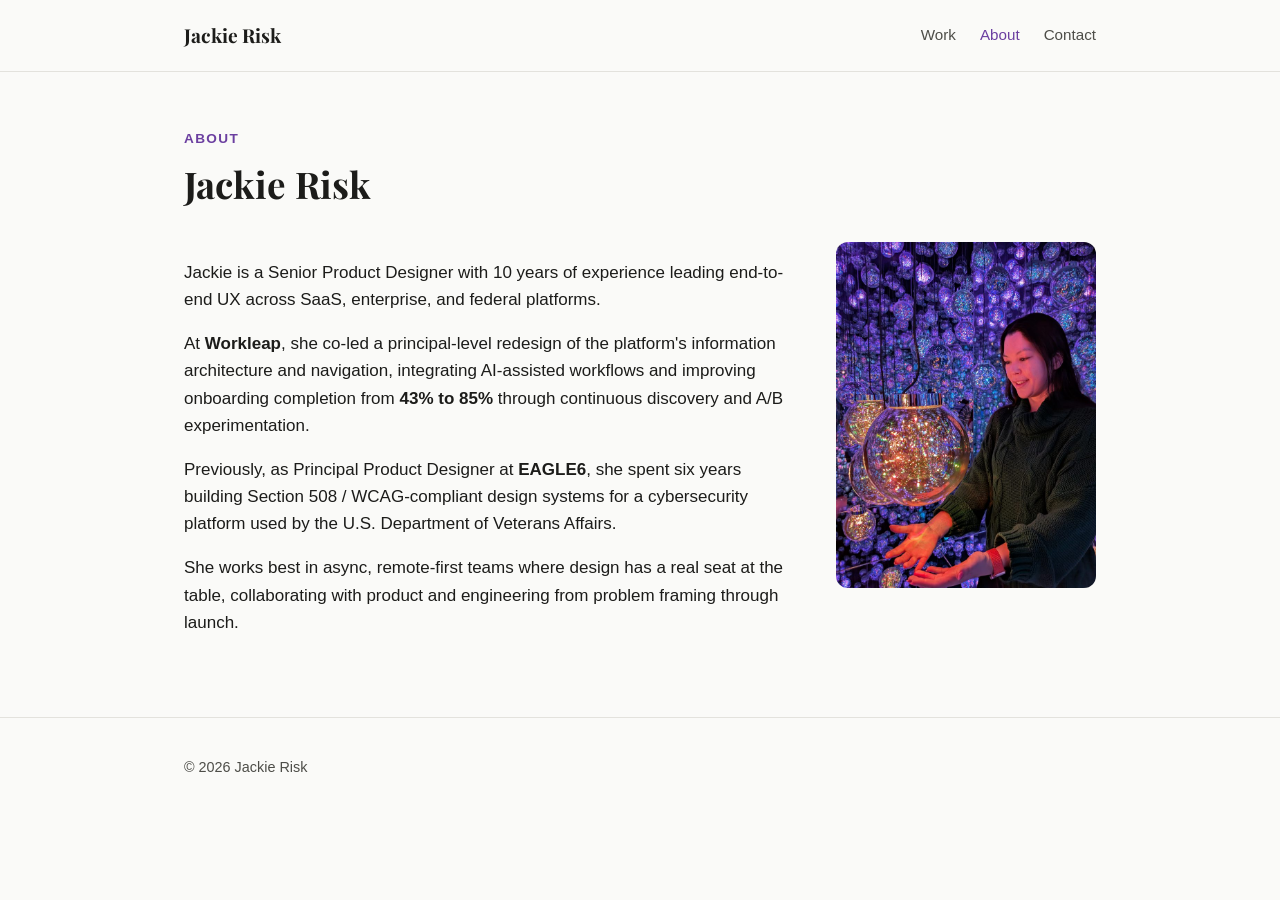
==== about.html @ 2813665f "Restructure case studies onto a shared spine and rewrite EAGLE6 All three case studies now use the s" ====
<!DOCTYPE html>
<html lang="en">
<head>
  <meta charset="UTF-8">
  <meta name="viewport" content="width=device-width, initial-scale=1.0">
  <title>Jackie Risk | About</title>
  <meta name="description" content="Jackie Risk is a Senior Product Designer with 10 years of experience leading end-to-end UX across SaaS, enterprise, and federal platforms.">
  <link rel="stylesheet" href="assets/css/style.css">
</head>
<body>

  <header class="site-header">
    <div class="wrap">
      <a href="index.html" class="logo">Jackie Risk</a>
      <button class="nav-toggle" aria-expanded="false" aria-controls="primary-nav" aria-label="Toggle navigation menu">
        <span></span><span></span><span></span>
      </button>
      <nav aria-label="Primary" id="primary-nav" class="site-nav">
        <a href="work.html">Work</a>
        <a href="about.html" aria-current="page">About</a>
        <a href="contact.html">Contact</a>
      </nav>
    </div>
  </header>

  <main>

    <div class="page-header wrap">
      <span class="eyebrow">About</span>
      <h1>Jackie Risk</h1>
    </div>

    <section class="about wrap">
      <div class="about-text">
        <p>
          Jackie is a Senior Product Designer with 10 years of experience leading end-to-end UX
          across SaaS, enterprise, and federal platforms.
        </p>
        <p>
          At <strong>Workleap</strong>, she co-led a principal-level redesign of the platform's
          information architecture and navigation, integrating AI-assisted workflows and improving
          onboarding completion from <strong>43% to 85%</strong> through continuous discovery and
          A/B experimentation.
        </p>
        <p>
          Previously, as Principal Product Designer at <strong>EAGLE6</strong>, she spent six years building
          Section 508 / WCAG-compliant design systems for a cybersecurity platform used by the
          U.S. Department of Veterans Affairs.
        </p>
        <p>
          She works best in async, remote-first teams where design has a real seat at the table,
          collaborating with product and engineering from problem framing through launch.
        </p>
      </div>
      <div class="about-photo">
        <img src="assets/images/profile2-web.jpg" alt="Jackie Risk at a lantern art installation">
      </div>
    </section>

  </main>

  <footer class="site-footer">
    <div class="wrap">
      <p>&copy; 2026 Jackie Risk</p>
    </div>
  </footer>

  <script src="assets/js/main.js"></script>
</body>
</html>
---- assets/css/style.css ----
/* ---------- Fonts ----------
   Playfair Display: bold serif for headlines only.
   Body text stays system sans-serif for readability. */
@import url('https://fonts.googleapis.com/css2?family=Playfair+Display:wght@700;900&display=swap');

/* ---------- Base / reset ---------- */
* {
  box-sizing: border-box;
}

:root {
  --color-bg: #fafaf8;
  --color-text: #1c1c1a;
  /* AAA-safe muted grey: 8.5:1 against --color-bg */
  --color-muted: #4d4d48;
  /* AAA-safe purple (derived from the requested #8963c6, darkened to clear 7:1
     for text and for white text on filled buttons). */
  --color-accent: #6b3fa0;
  /* Original brand purple, kept for decorative-only use (never carries text). */
  --color-accent-light: #8963c6;
  --color-accent-wash: #f3effa;
  --color-border: #e3e2dd;
  --font-body: -apple-system, BlinkMacSystemFont, "Segoe UI", Roboto, Helvetica, Arial, sans-serif;
  --font-display: "Playfair Display", Georgia, "Times New Roman", serif;
  --max-width: 960px;
}

html {
  scroll-behavior: smooth;
}

body {
  margin: 0;
  font-family: var(--font-body);
  color: var(--color-text);
  background: var(--color-bg);
  line-height: 1.6;
  font-size: 17px;
}

.wrap {
  max-width: var(--max-width);
  margin: 0 auto;
  padding: 0 24px;
}

h1, h2, h3 {
  font-family: var(--font-display);
  line-height: 1.15;
  font-weight: 700;
}

a {
  color: inherit;
}

a:focus-visible,
button:focus-visible,
input:focus-visible,
textarea:focus-visible {
  outline: 3px solid var(--color-accent);
  outline-offset: 2px;
}

/* ---------- Buttons ---------- */
.btn {
  display: inline-block;
  text-decoration: none;
  font-weight: 600;
  font-size: 1rem;
  padding: 12px 28px;
  border-radius: 6px;
  border: 2px solid transparent;
  cursor: pointer;
  font-family: var(--font-body);
}

.btn-primary {
  background: var(--color-accent);
  color: #fff;
  border-color: var(--color-accent);
}

.btn-primary:hover {
  background: #5a3486;
}

.btn-secondary {
  background: transparent;
  color: var(--color-text);
  border-color: var(--color-text);
}

.btn-secondary:hover {
  background: var(--color-text);
  color: #fff;
}

/* ---------- Header ---------- */
.site-header {
  position: relative;
  z-index: 50;
  border-bottom: 1px solid var(--color-border);
  padding: 20px 0;
  background: var(--color-bg);
}

.site-header .wrap {
  display: flex;
  align-items: center;
  justify-content: space-between;
  position: relative;
}

.logo {
  font-family: var(--font-display);
  font-weight: 700;
  font-size: 1.2rem;
  text-decoration: none;
  white-space: nowrap;
}

.site-nav {
  display: flex;
  align-items: center;
}

.site-nav a {
  margin-left: 24px;
  text-decoration: none;
  color: var(--color-muted);
  font-size: 0.95rem;
}

.site-nav a:first-child {
  margin-left: 0;
}

.site-nav a:hover,
.site-nav a[aria-current="page"] {
  color: var(--color-accent);
}

.nav-toggle {
  display: none;
  flex-direction: column;
  justify-content: center;
  gap: 5px;
  background: none;
  border: none;
  cursor: pointer;
  padding: 8px;
  margin: -8px;
}

.nav-toggle span {
  display: block;
  width: 22px;
  height: 2px;
  background: var(--color-text);
}

/* ---------- Hero ---------- */
.hero {
  padding: 64px 24px 56px;
  display: flex;
  align-items: center;
  gap: 40px;
}

.hero-text {
  flex: 1 1 380px;
}

.eyebrow {
  display: block;
  text-transform: uppercase;
  letter-spacing: 0.1em;
  font-size: 0.85rem;
  font-weight: 700;
  color: var(--color-accent);
  margin-bottom: 14px;
}

.hero h1 {
  font-size: 2.8rem;
  margin: 0 0 16px;
}

.hero-summary {
  color: var(--color-muted);
  font-size: 1.1rem;
  margin: 0 0 32px;
}

.hero-actions {
  display: flex;
  gap: 14px;
  flex-wrap: wrap;
}

.hero-photo {
  flex: 0 0 auto;
  position: relative;
  width: 260px;
  height: 260px;
  margin-right: 32px;
}

.hero-photo::before {
  content: "";
  position: absolute;
  inset: 0;
  background: var(--color-accent-light);
  border-radius: 40px;
  transform: translate(18px, 18px);
  z-index: 0;
}

.hero-photo img {
  position: relative;
  z-index: 1;
  width: 100%;
  height: 100%;
  object-fit: cover;
  border-radius: 32px;
  display: block;
}

.tagline {
  font-size: 1.15rem;
  color: var(--color-accent);
  margin: 0 0 16px;
  font-weight: 600;
}

/* ---------- Page header (non-home pages) ---------- */
.page-header {
  padding: 56px 24px 8px;
}

.page-header h1 {
  font-size: 2.3rem;
  margin: 0 0 12px;
}

.page-header .hero-summary {
  margin-bottom: 8px;
}

/* ---------- Work ---------- */
.work {
  padding: 32px 24px 64px;
}

.work h2,
.contact h2 {
  font-family: var(--font-body);
  font-size: 0.85rem;
  font-weight: 700;
  text-transform: uppercase;
  letter-spacing: 0.08em;
  color: var(--color-muted);
  margin-bottom: 24px;
}

.case-card {
  display: flex;
  align-items: stretch;
  text-decoration: none;
  color: inherit;
  border: 1px solid var(--color-border);
  border-radius: 8px;
  overflow: hidden;
  margin-bottom: 20px;
  transition: border-color 0.15s ease, transform 0.15s ease;
}

.case-card:hover {
  border-color: var(--color-accent);
  transform: translateY(-2px);
}

.case-card-thumb {
  flex: 0 0 240px;
  background: var(--color-border);
}

.case-card-thumb img {
  width: 100%;
  height: 100%;
  object-fit: cover;
  display: block;
}

.case-card-text {
  padding: 28px;
  flex: 1;
}

.case-card h3 {
  margin: 0 0 8px;
  font-size: 1.4rem;
}

.case-card p {
  color: var(--color-muted);
  margin: 0 0 16px;
}

.case-card-link {
  font-weight: 600;
  color: var(--color-accent);
  font-size: 0.95rem;
}

.more-work {
  margin-top: 12px;
  color: var(--color-muted);
}

.more-work a {
  color: var(--color-accent);
  font-weight: 600;
  text-decoration: underline;
}

/* ---------- About ---------- */
.about {
  padding: 16px 24px 64px;
  display: flex;
  gap: 40px;
  flex-wrap: wrap;
  align-items: flex-start;
}

.about-text {
  flex: 1 1 420px;
}

.about-photo {
  flex: 0 0 260px;
  max-width: 100%;
}

.about-photo img {
  width: 100%;
  height: auto;
  border-radius: 12px;
  display: block;
}

/* ---------- Contact ---------- */
.contact {
  padding: 16px 24px 80px;
}

.contact-form {
  display: flex;
  flex-direction: column;
  max-width: 480px;
  margin-top: 24px;
}

.contact-form label {
  font-size: 0.9rem;
  font-weight: 600;
  margin-top: 16px;
  margin-bottom: 6px;
}

.contact-form input,
.contact-form textarea {
  font-family: inherit;
  font-size: 1rem;
  padding: 10px 12px;
  border: 1px solid var(--color-border);
  border-radius: 6px;
  background: #fff;
  color: var(--color-text);
}

.contact-form button {
  margin-top: 20px;
  align-self: flex-start;
}

.hero-summary a {
  color: var(--color-accent);
  font-weight: 600;
  text-decoration: underline;
}

/* ---------- Footer ---------- */
.site-footer {
  border-top: 1px solid var(--color-border);
  padding: 24px 0;
  color: var(--color-muted);
  font-size: 0.9rem;
}

/* ---------- Case study pages ---------- */
.case-header {
  padding: 56px 24px 32px;
  border-bottom: 1px solid var(--color-border);
}

.case-header .eyebrow {
  margin-bottom: 10px;
}

.case-header h1 {
  font-size: 2.3rem;
  margin: 0 0 12px;
}

.case-header .tagline {
  font-family: var(--font-body);
}

.case-meta {
  display: grid;
  grid-template-columns: repeat(2, minmax(200px, 1fr));
  gap: 20px 40px;
  color: var(--color-muted);
  font-size: 0.9rem;
  margin-top: 24px;
  padding-top: 24px;
  border-top: 1px solid var(--color-border);
}

.case-meta strong {
  display: block;
  color: var(--color-text);
  font-size: 0.8rem;
  text-transform: uppercase;
  letter-spacing: 0.05em;
  margin-bottom: 4px;
}

.case-cover-link {
  display: block;
  margin-top: 32px;
  cursor: zoom-in;
}

.case-cover {
  width: 100%;
  height: auto;
  border-radius: 8px;
  border: 1px solid var(--color-border);
  display: block;
}

.case-body {
  padding: 48px 24px 80px;
}

.case-body h2 {
  font-size: 1.6rem;
  margin-top: 56px;
  margin-bottom: 16px;
}

.case-body h2:first-child {
  margin-top: 0;
}

.case-body h3 {
  font-family: var(--font-body);
  font-size: 1.05rem;
  font-weight: 700;
  margin-top: 28px;
  margin-bottom: 10px;
}

.case-body ul {
  padding-left: 1.2em;
}

.case-body li {
  margin-bottom: 6px;
}

.img-link {
  display: block;
  margin: 24px 0;
  cursor: zoom-in;
}

/* When a caption immediately follows, tighten the gap instead of the full
   paragraph spacing so the caption reads as attached to its image. */
.img-link:has(+ .image-caption) {
  margin-bottom: 8px;
}

.case-body img,
.img-pair img {
  max-width: 100%;
  height: auto;
  border-radius: 8px;
  border: 1px solid var(--color-border);
  display: block;
  margin: 0;
}

.img-pair {
  display: flex;
  align-items: flex-end;
  gap: 20px;
  flex-wrap: wrap;
}

.img-pair figure {
  flex: 1 1 260px;
  margin: 0;
}

.img-pair .img-link {
  margin: 0;
}

.img-pair img {
  width: 100%;
}

.img-pair figcaption {
  margin-top: 8px;
}

.img-pair figure:last-child figcaption {
  text-align: right;
}

.image-caption {
  margin: 0 0 24px;
}

figcaption,
.image-caption {
  color: var(--color-muted);
  font-size: 0.85rem;
  font-style: italic;
}

/* ---------- GIF player: static poster + click-to-play ---------- */
.gif-player {
  position: relative;
  display: block;
  width: 100%;
  margin: 24px 0;
  padding: 0;
  border: 1px solid var(--color-border);
  border-radius: 8px;
  overflow: hidden;
  background: none;
  cursor: pointer;
}

.gif-player img {
  display: block;
  width: 100%;
  height: auto;
  margin: 0;
  border: none;
  border-radius: 0;
}

.gif-player .play-btn {
  position: absolute;
  top: 50%;
  left: 50%;
  transform: translate(-50%, -50%);
  width: 60px;
  height: 60px;
  border-radius: 50%;
  border: none;
  background: rgba(28, 28, 26, 0.72);
  color: #fff;
  display: flex;
  align-items: center;
  justify-content: center;
  pointer-events: none;
  transition: background 0.15s ease;
}

.gif-player .play-btn svg {
  width: 22px;
  height: 22px;
  margin-left: 3px;
}

.gif-player:hover .play-btn {
  background: var(--color-accent);
}

.gif-player.playing .play-btn {
  display: none;
}

blockquote {
  margin: 28px 0;
  padding: 4px 0 4px 20px;
  border-left: 3px solid var(--color-accent);
  color: var(--color-text);
  font-size: 1.05rem;
}

.stat-row {
  display: flex;
  gap: 32px;
  flex-wrap: wrap;
  margin: 32px 0;
  padding: 24px;
  background: var(--color-accent-wash);
  border-radius: 8px;
}

.stat {
  min-width: 140px;
}

.stat .stat-num {
  font-family: var(--font-display);
  font-size: 1.9rem;
  font-weight: 700;
  color: var(--color-accent);
  display: block;
}

.stat .stat-label {
  color: var(--color-muted);
  font-size: 0.9rem;
}

/* ---------- Responsive ---------- */

/* Tablet and mobile both stack the hero photo above the text; only true
   desktop widths show the side-by-side layout. */
@media (max-width: 860px) {
  .hero {
    flex-direction: column-reverse;
    text-align: center;
    gap: 32px;
  }
  .hero-photo {
    margin-right: 0;
  }
  .hero-actions {
    justify-content: center;
  }
}

@media (max-width: 768px) {
  .hero h1 {
    font-size: 2.3rem;
  }
  .case-header h1,
  .page-header h1 {
    font-size: 1.9rem;
  }
}

@media (max-width: 600px) {
  body {
    font-size: 16px;
  }

  /* Hamburger nav: logo always stays put; links collapse into a dropdown. */
  .nav-toggle {
    display: flex;
  }
  .site-nav {
    display: none;
    position: absolute;
    top: 100%;
    left: 0;
    right: 0;
    background: var(--color-bg);
    border-bottom: 1px solid var(--color-border);
    flex-direction: column;
    align-items: flex-start;
    padding: 8px 24px 20px;
    gap: 4px;
    box-shadow: 0 8px 16px rgba(0, 0, 0, 0.06);
  }
  .site-nav.open {
    display: flex;
  }
  .site-nav a {
    margin-left: 0;
    padding: 10px 0;
    width: 100%;
  }

  .hero {
    padding: 40px 20px 32px;
  }
  .hero h1 {
    font-size: 1.9rem;
  }
  .hero-photo {
    width: 200px;
    height: 200px;
  }
  .btn {
    width: 100%;
    text-align: center;
  }
  .hero-actions .btn {
    width: auto;
    flex: 1 1 140px;
  }
  .case-header,
  .page-header {
    padding: 40px 20px 24px;
  }
  .case-header h1 {
    font-size: 1.6rem;
  }
  .case-meta {
    grid-template-columns: 1fr;
    gap: 16px;
  }
  .case-body {
    padding: 32px 20px 56px;
  }
  .stat-row {
    gap: 20px;
    padding: 18px;
  }
  .case-card {
    flex-direction: column;
  }
  .case-card-thumb {
    flex: 0 0 160px;
    width: 100%;
  }
  .about {
    gap: 24px;
  }
  .about-photo {
    flex-basis: 100%;
    max-width: 320px;
  }
}
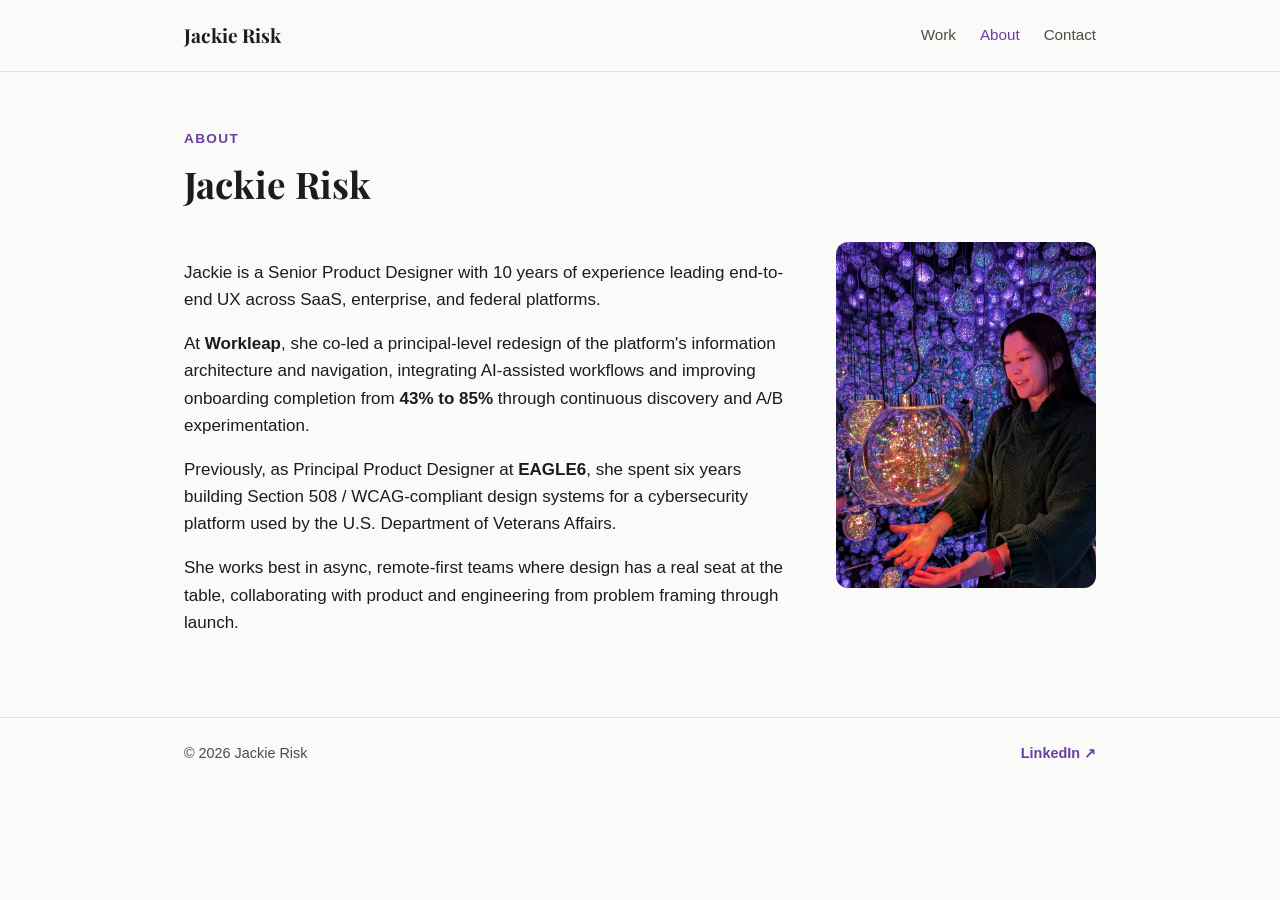
==== commit dd301deb: "Fix site metadata, link previews, and structured data; restore LinkedIn - Replace the non-existent j" ====
--- a/about.html
+++ b/about.html
@@ -4,8 +4,30 @@
   <meta charset="UTF-8">
   <meta name="viewport" content="width=device-width, initial-scale=1.0">
   <title>Jackie Risk | About</title>
-  <meta name="description" content="Jackie Risk is a Senior Product Designer with 10 years of experience leading end-to-end UX across SaaS, enterprise, and federal platforms.">
+  <meta name="description" content="About Jackie Risk: Senior Product Designer at Workleap and former Principal Product Designer at EAGLE6, focused on SaaS, enterprise, and federal UX.">
+  <meta name="author" content="Jackie Risk">
+  <link rel="canonical" href="https://jackierisk.github.io/portfolio/about.html">
+
+  <meta property="og:site_name" content="Jackie Risk">
+  <meta property="og:type" content="profile">
+  <meta property="og:title" content="Jackie Risk | About">
+  <meta property="og:description" content="About Jackie Risk: Senior Product Designer at Workleap and former Principal Product Designer at EAGLE6, focused on SaaS, enterprise, and federal UX.">
+  <meta property="og:url" content="https://jackierisk.github.io/portfolio/about.html">
+  <meta property="og:image" content="https://jackierisk.github.io/portfolio/assets/images/og-home.png">
+  <meta property="og:image:alt" content="Jackie Risk, Senior Product Designer, enterprise, SaaS and federal UX">
+  <meta name="twitter:card" content="summary_large_image">
+
   <link rel="stylesheet" href="assets/css/style.css">
+
+  <script type="application/ld+json">
+  {
+    "@context": "https://schema.org",
+    "@type": "ProfilePage",
+    "url": "https://jackierisk.github.io/portfolio/about.html",
+    "name": "About Jackie Risk",
+    "mainEntity": { "@id": "https://jackierisk.github.io/portfolio/#person" }
+  }
+  </script>
 </head>
 <body>
 
@@ -16,7 +38,7 @@
         <span></span><span></span><span></span>
       </button>
       <nav aria-label="Primary" id="primary-nav" class="site-nav">
-        <a href="work.html">Work</a>
+        <a href="index.html#work">Work</a>
         <a href="about.html" aria-current="page">About</a>
         <a href="contact.html">Contact</a>
       </nav>
@@ -60,8 +82,9 @@
   </main>
 
   <footer class="site-footer">
-    <div class="wrap">
+    <div class="wrap footer-inner">
       <p>&copy; 2026 Jackie Risk</p>
+      <a href="https://www.linkedin.com/in/jacqueline-risk/" target="_blank" rel="noopener">LinkedIn ↗</a>
     </div>
   </footer>
 
--- a/assets/css/style.css
+++ b/assets/css/style.css
@@ -85,17 +85,6 @@
   background: #5a3486;
 }
 
-.btn-secondary {
-  background: transparent;
-  color: var(--color-text);
-  border-color: var(--color-text);
-}
-
-.btn-secondary:hover {
-  background: var(--color-text);
-  color: #fff;
-}
-
 /* ---------- Header ---------- */
 .site-header {
   position: relative;
@@ -137,7 +126,7 @@
 }
 
 .site-nav a:hover,
-.site-nav a[aria-current="page"] {
+.site-nav a[aria-current] {
   color: var(--color-accent);
 }
 
@@ -193,10 +182,8 @@
   margin: 0 0 32px;
 }
 
-.hero-actions {
-  display: flex;
-  gap: 14px;
-  flex-wrap: wrap;
+.hero .hero-summary {
+  margin-bottom: 0;
 }
 
 .hero-photo {
@@ -249,8 +236,12 @@
 }
 
 /* ---------- Work ---------- */
+.work-section {
+  border-top: 1px solid var(--color-border);
+}
+
 .work {
-  padding: 32px 24px 64px;
+  padding: 40px 24px 64px;
 }
 
 .work h2,
@@ -266,7 +257,9 @@
 
 .case-card {
   display: flex;
-  align-items: stretch;
+  align-items: center;
+  gap: 24px;
+  padding: 16px;
   text-decoration: none;
   color: inherit;
   border: 1px solid var(--color-border);
@@ -281,8 +274,12 @@
   transform: translateY(-2px);
 }
 
+/* Thumbnails are locked to 4:3 so every card matches. Export them at 1200x900. */
 .case-card-thumb {
-  flex: 0 0 240px;
+  flex: 0 0 260px;
+  aspect-ratio: 4 / 3;
+  border-radius: 6px;
+  overflow: hidden;
   background: var(--color-border);
 }
 
@@ -290,11 +287,12 @@
   width: 100%;
   height: 100%;
   object-fit: cover;
+  object-position: left center;
   display: block;
 }
 
 .case-card-text {
-  padding: 28px;
+  padding: 8px 12px 8px 0;
   flex: 1;
 }
 
@@ -399,6 +397,27 @@
   font-size: 0.9rem;
 }
 
+.footer-inner {
+  display: flex;
+  justify-content: space-between;
+  align-items: center;
+  gap: 16px;
+}
+
+.site-footer p {
+  margin: 0;
+}
+
+.site-footer a {
+  color: var(--color-accent);
+  font-weight: 600;
+  text-decoration: none;
+}
+
+.site-footer a:hover {
+  text-decoration: underline;
+}
+
 /* ---------- Case study pages ---------- */
 .case-header {
   padding: 56px 24px 32px;
@@ -474,8 +493,30 @@
   margin-bottom: 10px;
 }
 
+.case-body h3.phase {
+  font-family: var(--font-display);
+  font-size: 1.35rem;
+  margin-top: 48px;
+  margin-bottom: 12px;
+}
+
+.case-body h4 {
+  font-family: var(--font-body);
+  font-size: 1.02rem;
+  font-weight: 700;
+  margin-top: 28px;
+  margin-bottom: 10px;
+}
+
 .case-body ul {
   padding-left: 1.2em;
+}
+
+.case-body p a,
+.case-body li a {
+  color: var(--color-accent);
+  font-weight: 600;
+  text-decoration: underline;
 }
 
 .case-body li {
@@ -645,9 +686,6 @@
   }
   .hero-photo {
     margin-right: 0;
-  }
-  .hero-actions {
-    justify-content: center;
   }
 }
 
@@ -707,10 +745,6 @@
     width: 100%;
     text-align: center;
   }
-  .hero-actions .btn {
-    width: auto;
-    flex: 1 1 140px;
-  }
   .case-header,
   .page-header {
     padding: 40px 20px 24px;
@@ -731,10 +765,16 @@
   }
   .case-card {
     flex-direction: column;
+    align-items: stretch;
+    gap: 16px;
+    padding: 12px;
   }
   .case-card-thumb {
-    flex: 0 0 160px;
+    flex: none;
     width: 100%;
+  }
+  .case-card-text {
+    padding: 0 8px 8px;
   }
   .about {
     gap: 24px;
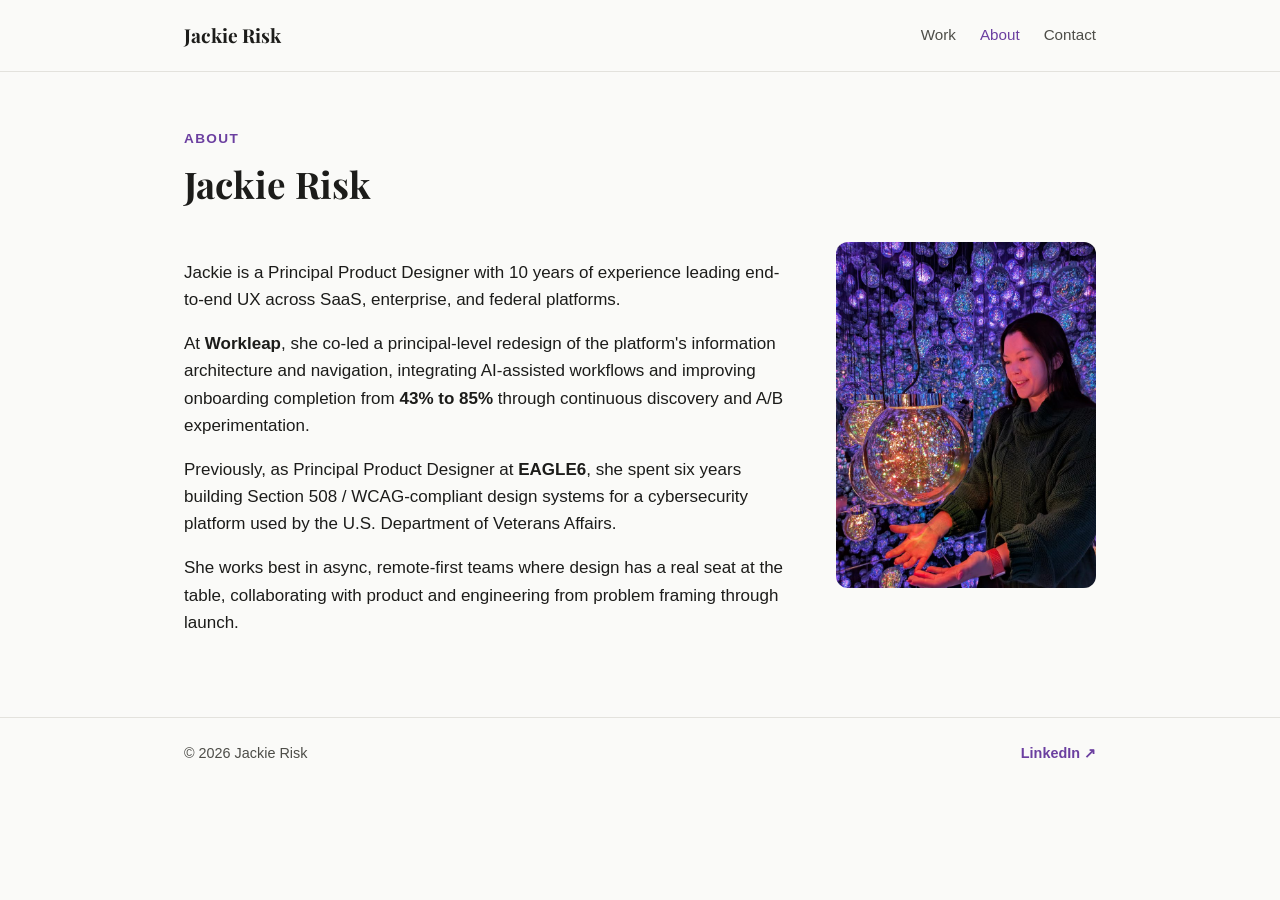
==== commit 1929ff5b: "Update title to Principal Product Designer everywhere; restore Behance link - Change the title acros" ====
--- a/about.html
+++ b/about.html
@@ -4,17 +4,17 @@
   <meta charset="UTF-8">
   <meta name="viewport" content="width=device-width, initial-scale=1.0">
   <title>Jackie Risk | About</title>
-  <meta name="description" content="About Jackie Risk: Senior Product Designer at Workleap and former Principal Product Designer at EAGLE6, focused on SaaS, enterprise, and federal UX.">
+  <meta name="description" content="About Jackie Risk: Principal Product Designer at Workleap, previously Principal Product Designer at EAGLE6, focused on SaaS, enterprise, and federal UX.">
   <meta name="author" content="Jackie Risk">
   <link rel="canonical" href="https://jackierisk.github.io/portfolio/about.html">
 
   <meta property="og:site_name" content="Jackie Risk">
   <meta property="og:type" content="profile">
   <meta property="og:title" content="Jackie Risk | About">
-  <meta property="og:description" content="About Jackie Risk: Senior Product Designer at Workleap and former Principal Product Designer at EAGLE6, focused on SaaS, enterprise, and federal UX.">
+  <meta property="og:description" content="About Jackie Risk: Principal Product Designer at Workleap, previously Principal Product Designer at EAGLE6, focused on SaaS, enterprise, and federal UX.">
   <meta property="og:url" content="https://jackierisk.github.io/portfolio/about.html">
   <meta property="og:image" content="https://jackierisk.github.io/portfolio/assets/images/og-home.png">
-  <meta property="og:image:alt" content="Jackie Risk, Senior Product Designer, enterprise, SaaS and federal UX">
+  <meta property="og:image:alt" content="Jackie Risk, Principal Product Designer, enterprise, SaaS and federal UX">
   <meta name="twitter:card" content="summary_large_image">
 
   <link rel="stylesheet" href="assets/css/style.css">
@@ -55,7 +55,7 @@
     <section class="about wrap">
       <div class="about-text">
         <p>
-          Jackie is a Senior Product Designer with 10 years of experience leading end-to-end UX
+          Jackie is a Principal Product Designer with 10 years of experience leading end-to-end UX
           across SaaS, enterprise, and federal platforms.
         </p>
         <p>
--- a/assets/css/style.css
+++ b/assets/css/style.css
@@ -186,6 +186,21 @@
   margin-bottom: 0;
 }
 
+.hero-links {
+  margin: 16px 0 0;
+}
+
+.hero-links a,
+.more-work a {
+  color: var(--color-accent);
+  font-weight: 600;
+  text-decoration: underline;
+}
+
+.more-work {
+  margin: 12px 0 0;
+}
+
 .hero-photo {
   flex: 0 0 auto;
   position: relative;
@@ -236,22 +251,17 @@
 }
 
 /* ---------- Work ---------- */
-.work-section {
-  border-top: 1px solid var(--color-border);
-}
-
 .work {
-  padding: 40px 24px 64px;
-}
-
-.work h2,
-.contact h2 {
+  padding: 16px 24px 64px;
+}
+
+.work h2 {
   font-family: var(--font-body);
   font-size: 0.85rem;
   font-weight: 700;
   text-transform: uppercase;
-  letter-spacing: 0.08em;
-  color: var(--color-muted);
+  letter-spacing: 0.1em;
+  color: var(--color-accent);
   margin-bottom: 24px;
 }
 
@@ -310,17 +320,6 @@
   font-weight: 600;
   color: var(--color-accent);
   font-size: 0.95rem;
-}
-
-.more-work {
-  margin-top: 12px;
-  color: var(--color-muted);
-}
-
-.more-work a {
-  color: var(--color-accent);
-  font-weight: 600;
-  text-decoration: underline;
 }
 
 /* ---------- About ---------- */
@@ -683,6 +682,9 @@
     flex-direction: column-reverse;
     text-align: center;
     gap: 32px;
+  }
+  .hero-text {
+    flex: 0 0 auto;
   }
   .hero-photo {
     margin-right: 0;
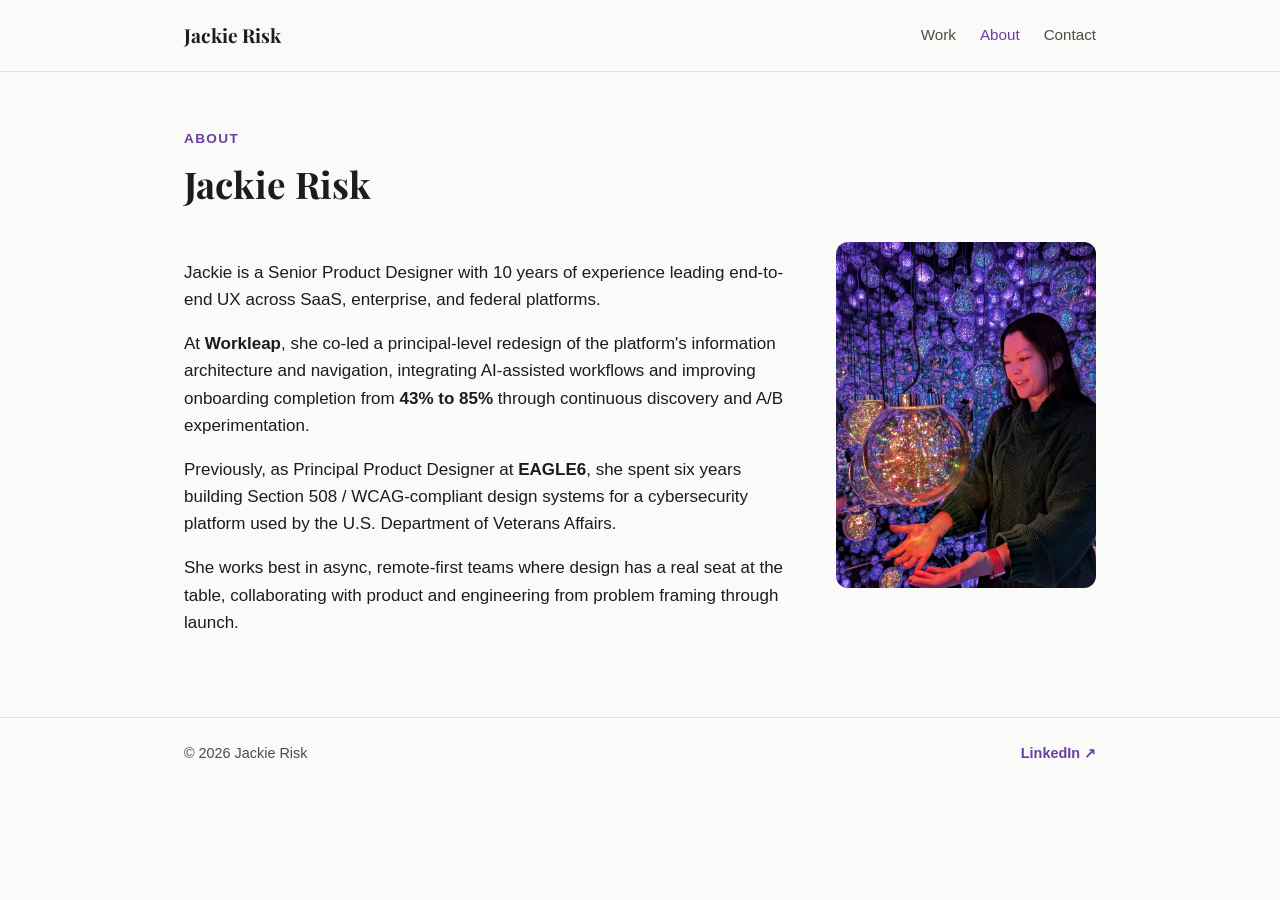
==== commit 57d90cfa: "Update current title to Senior Product Designer site-wide; keep Principal for EAGLE6 Co-Authored-By:" ====
--- a/about.html
+++ b/about.html
@@ -4,17 +4,17 @@
   <meta charset="UTF-8">
   <meta name="viewport" content="width=device-width, initial-scale=1.0">
   <title>Jackie Risk | About</title>
-  <meta name="description" content="About Jackie Risk: Principal Product Designer at Workleap, previously Principal Product Designer at EAGLE6, focused on SaaS, enterprise, and federal UX.">
+  <meta name="description" content="About Jackie Risk: Senior Product Designer at Workleap, previously Principal Product Designer at EAGLE6, focused on SaaS, enterprise, and federal UX.">
   <meta name="author" content="Jackie Risk">
   <link rel="canonical" href="https://jackierisk.github.io/portfolio/about.html">
 
   <meta property="og:site_name" content="Jackie Risk">
   <meta property="og:type" content="profile">
   <meta property="og:title" content="Jackie Risk | About">
-  <meta property="og:description" content="About Jackie Risk: Principal Product Designer at Workleap, previously Principal Product Designer at EAGLE6, focused on SaaS, enterprise, and federal UX.">
+  <meta property="og:description" content="About Jackie Risk: Senior Product Designer at Workleap, previously Principal Product Designer at EAGLE6, focused on SaaS, enterprise, and federal UX.">
   <meta property="og:url" content="https://jackierisk.github.io/portfolio/about.html">
   <meta property="og:image" content="https://jackierisk.github.io/portfolio/assets/images/og-home.png">
-  <meta property="og:image:alt" content="Jackie Risk, Principal Product Designer, enterprise, SaaS and federal UX">
+  <meta property="og:image:alt" content="Jackie Risk, Senior Product Designer, enterprise, SaaS and federal UX">
   <meta name="twitter:card" content="summary_large_image">
 
   <link rel="stylesheet" href="assets/css/style.css">
@@ -55,7 +55,7 @@
     <section class="about wrap">
       <div class="about-text">
         <p>
-          Jackie is a Principal Product Designer with 10 years of experience leading end-to-end UX
+          Jackie is a Senior Product Designer with 10 years of experience leading end-to-end UX
           across SaaS, enterprise, and federal platforms.
         </p>
         <p>
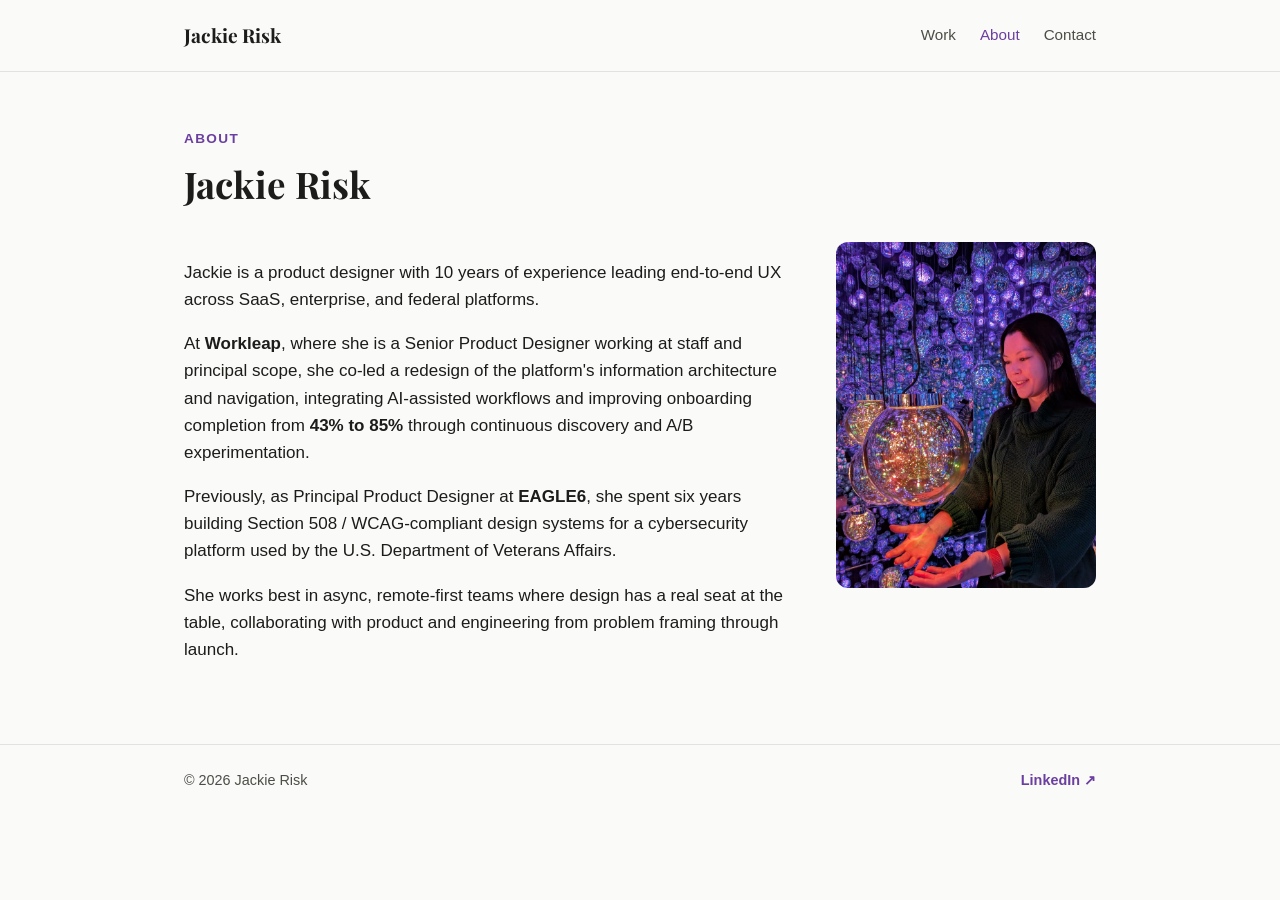
==== commit 0ea830e2: "Drop level from home eyebrow and previews; describe Workleap scope as staff/principal Co-Authored-By" ====
--- a/about.html
+++ b/about.html
@@ -4,17 +4,17 @@
   <meta charset="UTF-8">
   <meta name="viewport" content="width=device-width, initial-scale=1.0">
   <title>Jackie Risk | About</title>
-  <meta name="description" content="About Jackie Risk: Senior Product Designer at Workleap, previously Principal Product Designer at EAGLE6, focused on SaaS, enterprise, and federal UX.">
+  <meta name="description" content="About Jackie Risk: product designer at Workleap, previously Principal Product Designer at EAGLE6, focused on SaaS, enterprise, and federal UX.">
   <meta name="author" content="Jackie Risk">
   <link rel="canonical" href="https://jackierisk.github.io/portfolio/about.html">
 
   <meta property="og:site_name" content="Jackie Risk">
   <meta property="og:type" content="profile">
   <meta property="og:title" content="Jackie Risk | About">
-  <meta property="og:description" content="About Jackie Risk: Senior Product Designer at Workleap, previously Principal Product Designer at EAGLE6, focused on SaaS, enterprise, and federal UX.">
+  <meta property="og:description" content="About Jackie Risk: product designer at Workleap, previously Principal Product Designer at EAGLE6, focused on SaaS, enterprise, and federal UX.">
   <meta property="og:url" content="https://jackierisk.github.io/portfolio/about.html">
   <meta property="og:image" content="https://jackierisk.github.io/portfolio/assets/images/og-home.png">
-  <meta property="og:image:alt" content="Jackie Risk, Senior Product Designer, enterprise, SaaS and federal UX">
+  <meta property="og:image:alt" content="Jackie Risk, product designer, enterprise, SaaS and federal UX">
   <meta name="twitter:card" content="summary_large_image">
 
   <link rel="stylesheet" href="assets/css/style.css">
@@ -55,11 +55,12 @@
     <section class="about wrap">
       <div class="about-text">
         <p>
-          Jackie is a Senior Product Designer with 10 years of experience leading end-to-end UX
+          Jackie is a product designer with 10 years of experience leading end-to-end UX
           across SaaS, enterprise, and federal platforms.
         </p>
         <p>
-          At <strong>Workleap</strong>, she co-led a principal-level redesign of the platform's
+          At <strong>Workleap</strong>, where she is a Senior Product Designer working at staff and
+          principal scope, she co-led a redesign of the platform's
           information architecture and navigation, integrating AI-assisted workflows and improving
           onboarding completion from <strong>43% to 85%</strong> through continuous discovery and
           A/B experimentation.
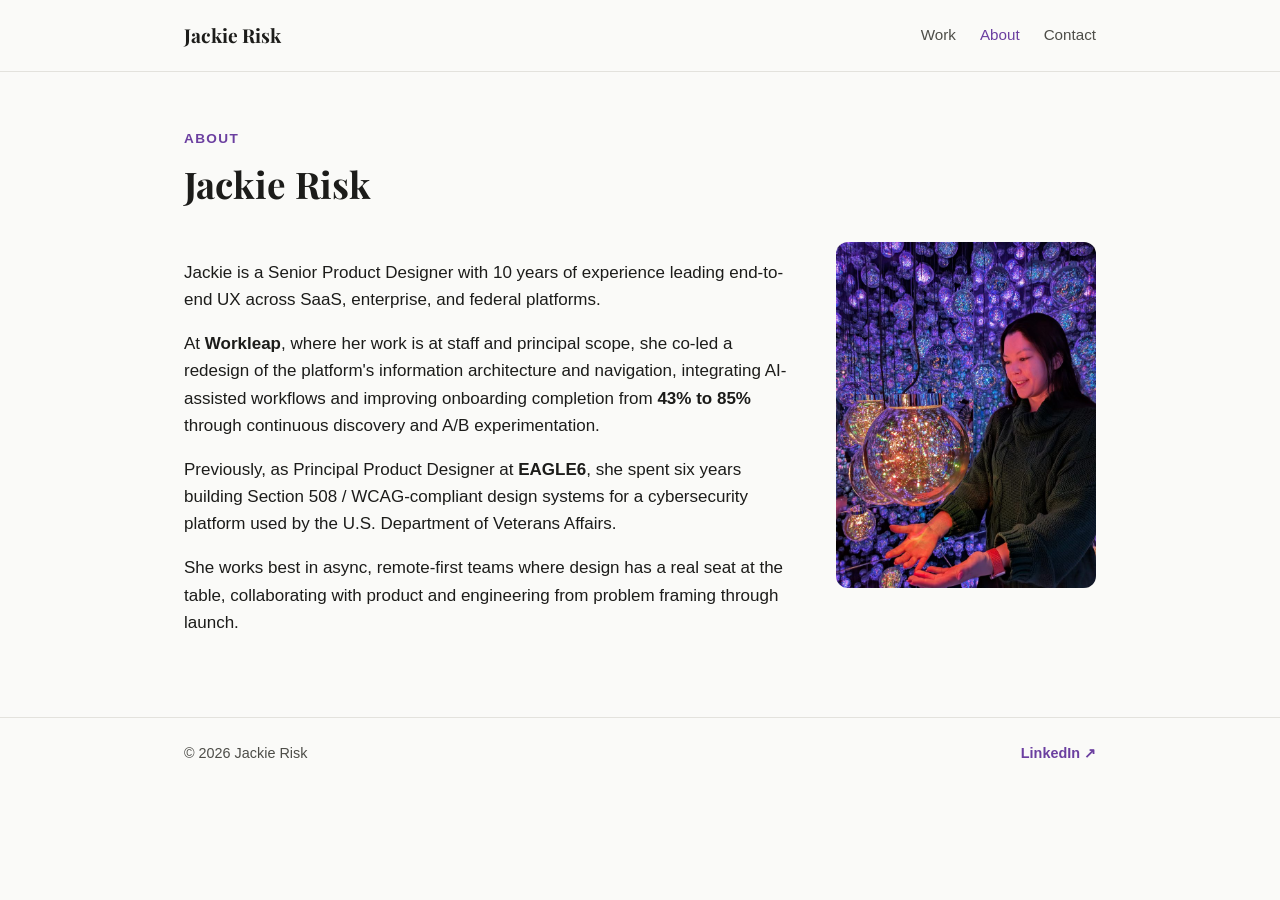
==== commit dbdd89fc: "Restore Senior Product Designer in eyebrow, titles, and previews Co-Authored-By: Claude Sonnet 5.5 <" ====
--- a/about.html
+++ b/about.html
@@ -4,17 +4,17 @@
   <meta charset="UTF-8">
   <meta name="viewport" content="width=device-width, initial-scale=1.0">
   <title>Jackie Risk | About</title>
-  <meta name="description" content="About Jackie Risk: product designer at Workleap, previously Principal Product Designer at EAGLE6, focused on SaaS, enterprise, and federal UX.">
+  <meta name="description" content="About Jackie Risk: Senior Product Designer at Workleap, previously Principal Product Designer at EAGLE6, focused on SaaS, enterprise, and federal UX.">
   <meta name="author" content="Jackie Risk">
   <link rel="canonical" href="https://jackierisk.github.io/portfolio/about.html">
 
   <meta property="og:site_name" content="Jackie Risk">
   <meta property="og:type" content="profile">
   <meta property="og:title" content="Jackie Risk | About">
-  <meta property="og:description" content="About Jackie Risk: product designer at Workleap, previously Principal Product Designer at EAGLE6, focused on SaaS, enterprise, and federal UX.">
+  <meta property="og:description" content="About Jackie Risk: Senior Product Designer at Workleap, previously Principal Product Designer at EAGLE6, focused on SaaS, enterprise, and federal UX.">
   <meta property="og:url" content="https://jackierisk.github.io/portfolio/about.html">
   <meta property="og:image" content="https://jackierisk.github.io/portfolio/assets/images/og-home.png">
-  <meta property="og:image:alt" content="Jackie Risk, product designer, enterprise, SaaS and federal UX">
+  <meta property="og:image:alt" content="Jackie Risk, Senior Product Designer, enterprise, SaaS and federal UX">
   <meta name="twitter:card" content="summary_large_image">
 
   <link rel="stylesheet" href="assets/css/style.css">
@@ -55,12 +55,12 @@
     <section class="about wrap">
       <div class="about-text">
         <p>
-          Jackie is a product designer with 10 years of experience leading end-to-end UX
+          Jackie is a Senior Product Designer with 10 years of experience leading end-to-end UX
           across SaaS, enterprise, and federal platforms.
         </p>
         <p>
-          At <strong>Workleap</strong>, where she is a Senior Product Designer working at staff and
-          principal scope, she co-led a redesign of the platform's
+          At <strong>Workleap</strong>, where her work is at staff and principal scope, she co-led
+          a redesign of the platform's
           information architecture and navigation, integrating AI-assisted workflows and improving
           onboarding completion from <strong>43% to 85%</strong> through continuous discovery and
           A/B experimentation.
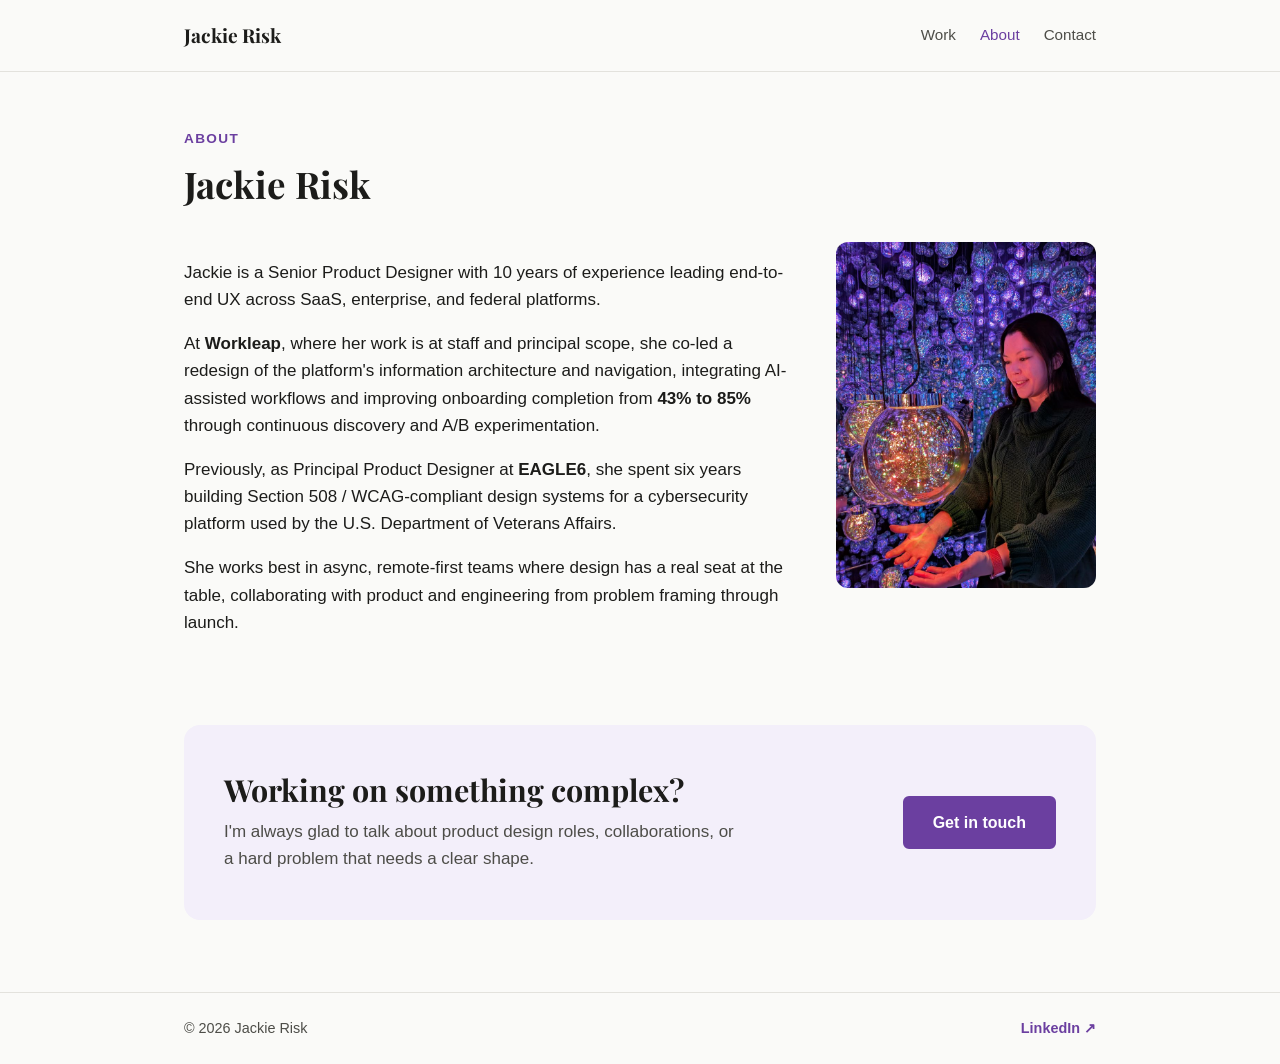
==== commit 3c282b3b: "Move get-in-touch block off home to About and case studies; home hero button now links to Contact Co" ====
--- a/about.html
+++ b/about.html
@@ -80,6 +80,15 @@
       </div>
     </section>
 
+    <section class="closing wrap" aria-labelledby="closing-title">
+      <div class="closing-inner">
+        <div>
+          <h2 id="closing-title">Working on something complex?</h2>
+          <p>I'm always glad to talk about product design roles, collaborations, or a hard problem that needs a clear shape.</p>
+        </div>
+        <a class="btn btn-primary" href="contact.html">Get in touch</a>
+      </div>
+    </section>
   </main>
 
   <footer class="site-footer">
--- a/assets/css/style.css
+++ b/assets/css/style.css
@@ -27,6 +27,7 @@
 
 html {
   scroll-behavior: smooth;
+  scroll-padding-top: 80px; /* keeps in-page anchors (like #work) clear of the sticky header */
 }
 
 body {
@@ -87,11 +88,24 @@
 
 /* ---------- Header ---------- */
 .site-header {
-  position: relative;
+  position: sticky;
+  top: 0;
   z-index: 50;
   border-bottom: 1px solid var(--color-border);
   padding: 20px 0;
   background: var(--color-bg);
+  transition: transform 0.25s ease;
+}
+
+/* Slides out of view while reading down; slides back as soon as you scroll up (see main.js). */
+.site-header.is-hidden {
+  transform: translateY(-100%);
+}
+
+@media (prefers-reduced-motion: reduce) {
+  .site-header {
+    transition: none;
+  }
 }
 
 .site-header .wrap {
@@ -234,6 +248,128 @@
   color: var(--color-accent);
   margin: 0 0 16px;
   font-weight: 600;
+}
+
+/* ---------- Home: statement hero ---------- */
+.hero h1.statement {
+  font-size: 3.1rem;
+  line-height: 1.08;
+  letter-spacing: -0.01em;
+  margin: 0 0 20px;
+}
+
+.hero-roles {
+  margin: 20px 0 0;
+  padding: 0;
+  list-style: none;
+  display: flex;
+  flex-wrap: wrap;
+  gap: 6px 28px;
+  font-size: 0.98rem;
+  color: var(--color-text);
+}
+
+.hero-roles span {
+  font-size: 0.78rem;
+  font-weight: 700;
+  letter-spacing: 0.1em;
+  text-transform: uppercase;
+  color: var(--color-accent);
+  margin-right: 8px;
+}
+
+.hero-actions {
+  display: flex;
+  align-items: center;
+  flex-wrap: wrap;
+  gap: 12px 24px;
+  margin-top: 28px;
+}
+
+.hero-actions .btn {
+  padding: 12px 24px;
+}
+
+.hero-actions a.text-link {
+  color: var(--color-accent);
+  font-weight: 600;
+  text-decoration: underline;
+}
+
+/* ---------- Home: outcome stats on case cards ---------- */
+.case-card {
+  align-items: stretch;
+}
+
+.case-card-text {
+  display: flex;
+  flex-direction: column;
+}
+
+.case-card p {
+  margin-bottom: 18px;
+}
+
+.card-stats {
+  display: grid;
+  grid-template-columns: repeat(3, 1fr);
+  gap: 16px;
+  margin: 0 0 18px;
+  padding: 16px 0 0;
+  border-top: 1px solid var(--color-border);
+}
+
+.card-stats .num {
+  display: block;
+  font-family: var(--font-display);
+  font-weight: 900;
+  font-size: 1.7rem;
+  line-height: 1.1;
+  color: var(--color-accent);
+}
+
+.card-stats .lbl {
+  display: block;
+  margin-top: 4px;
+  font-size: 0.82rem;
+  line-height: 1.35;
+  color: var(--color-muted);
+}
+
+.case-card-link {
+  margin-top: auto;
+}
+
+/* ---------- Home: closing contact block ---------- */
+.closing {
+  margin: 8px auto 72px;
+  padding: 0 24px;
+}
+
+.closing-inner {
+  background: var(--color-accent-wash);
+  border-radius: 16px;
+  padding: 48px 40px;
+  display: flex;
+  align-items: center;
+  justify-content: space-between;
+  gap: 24px 40px;
+  flex-wrap: wrap;
+}
+
+.closing h2 {
+  margin: 0 0 10px;
+  font-size: 1.9rem;
+}
+
+.closing p {
+  margin: 0;
+  color: var(--color-muted);
+  max-width: 520px;
+}
+
+.closing .btn {
+  white-space: nowrap;
 }
 
 /* ---------- Page header (non-home pages) ---------- */
@@ -786,3 +922,36 @@
     max-width: 320px;
   }
 }
+
+/* ---------- Home additions: responsive (kept last so they override earlier mobile rules) ---------- */
+@media (max-width: 860px) {
+  .hero h1.statement {
+    font-size: 2.5rem;
+  }
+  .hero-roles,
+  .hero-actions {
+    justify-content: center;
+    text-align: center;
+  }
+}
+
+@media (max-width: 600px) {
+  .hero h1.statement {
+    font-size: 2.05rem;
+  }
+  .card-stats {
+    gap: 10px;
+  }
+  .card-stats .num {
+    font-size: 1.35rem;
+  }
+  .card-stats .lbl {
+    font-size: 0.76rem;
+  }
+  .closing-inner {
+    padding: 32px 24px;
+  }
+  .hero-actions .btn {
+    width: auto;
+  }
+}
